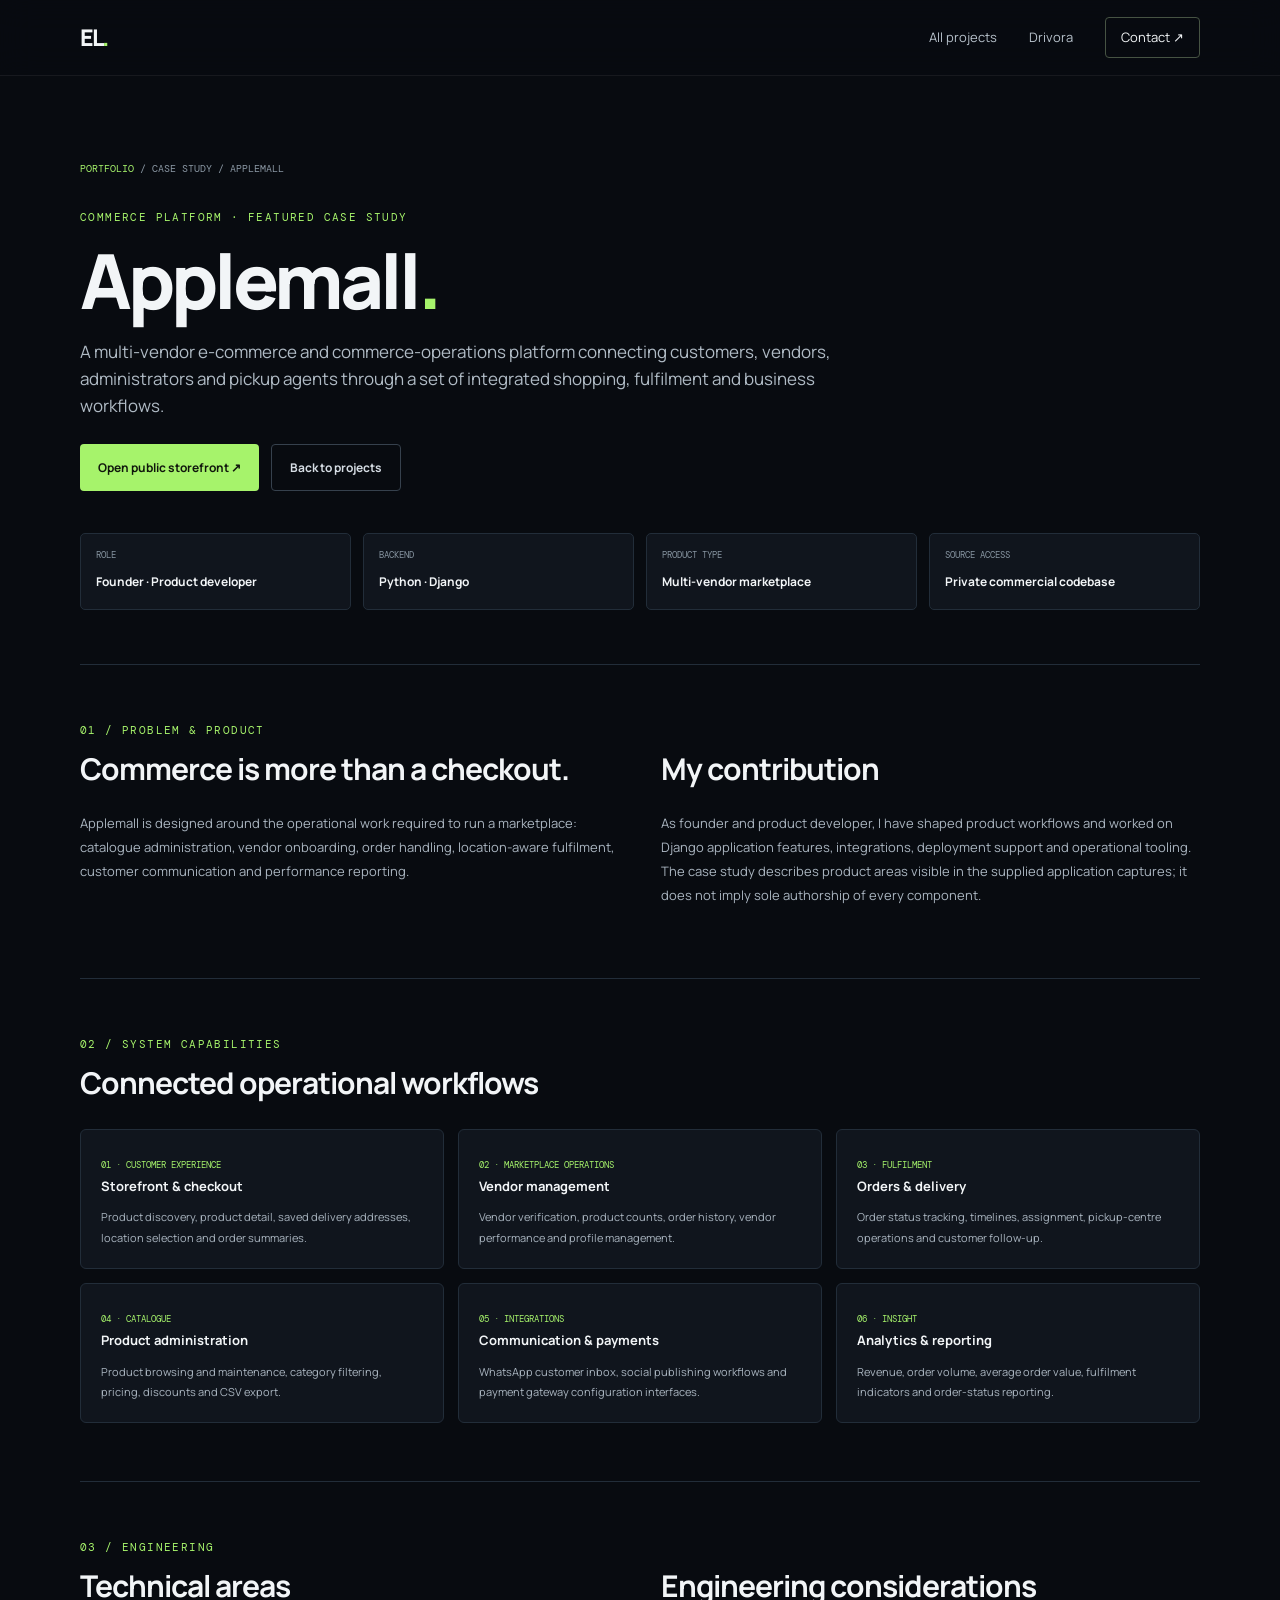
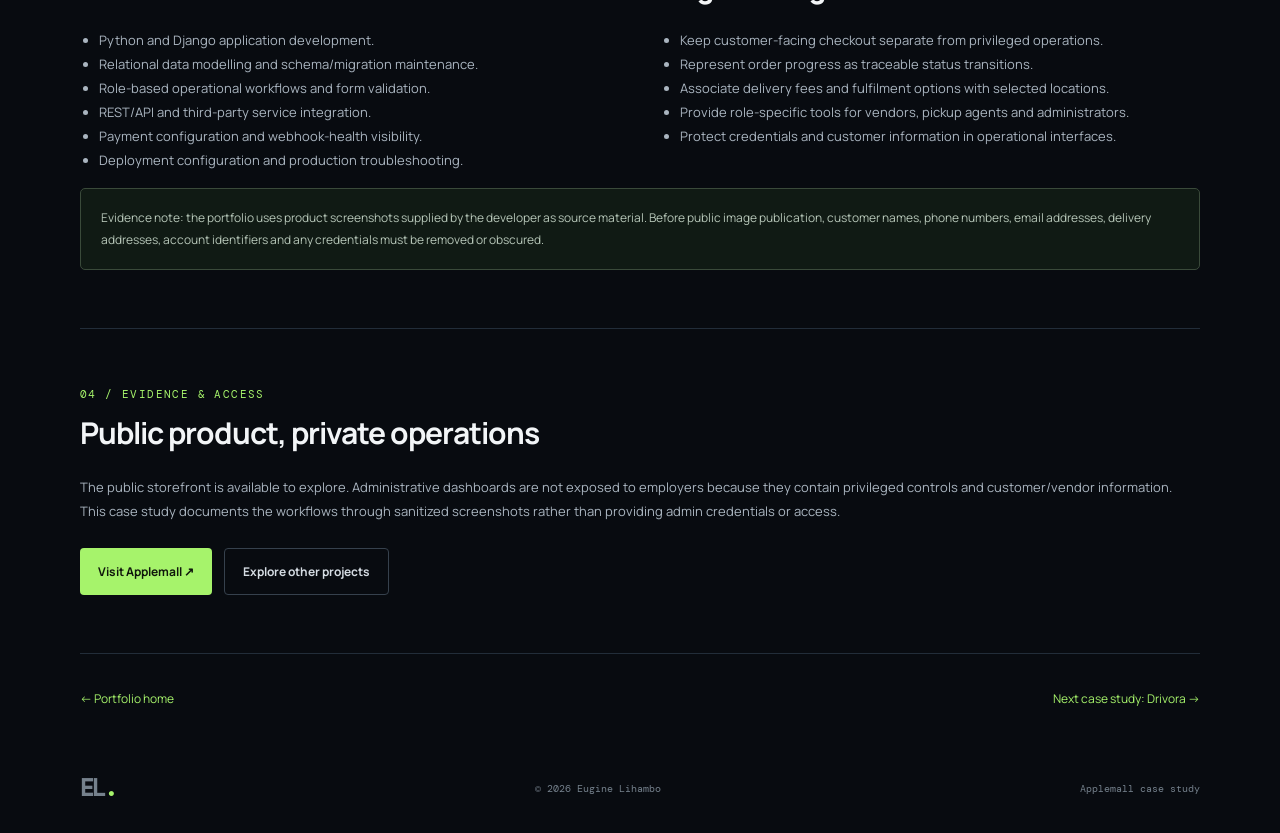
==== applemall.html @ 745c5f6c "Add applemall case study page" ====
<!doctype html><html lang="en"><head><meta charset="utf-8"><meta name="viewport" content="width=device-width,initial-scale=1"><meta name="theme-color" content="#080b10"><meta name="description" content="Applemall engineering case study by Eugine Lihambo."><title>Applemall — Engineering Case Study | Eugine Lihambo</title><link href="https://fonts.googleapis.com/css2?family=DM+Mono:wght@400;500&family=Manrope:wght@400;500;600;700;800&display=swap" rel="stylesheet"><link rel="stylesheet" href="assets/css/styles.css"></head><body><header class="site-header"><a class="wordmark" href="index.html">EL<span>.</span></a><nav><a href="index.html#work">All projects</a><a href="drivora.html">Drivora</a><a class="nav-cta" href="mailto:lihambomr@gmail.com">Contact ↗</a></nav></header><main class="wrap"><section class="case-hero"><div class="breadcrumbs"><a href="index.html">PORTFOLIO</a> / CASE STUDY / APPLEMALL</div><div class="eyebrow">COMMERCE PLATFORM · FEATURED CASE STUDY</div><h1>Applemall<span class="accent">.</span></h1><p class="case-lead">A multi-vendor e-commerce and commerce-operations platform connecting customers, vendors, administrators and pickup agents through a set of integrated shopping, fulfilment and business workflows.</p><div class="case-actions"><a class="button primary" href="https://applemall.co.ke/" target="_blank" rel="noreferrer">Open public storefront ↗</a><a class="button ghost" href="index.html#work">Back to projects</a></div><div class="case-meta"><div><small>ROLE</small><strong>Founder · Product developer</strong></div><div><small>BACKEND</small><strong>Python · Django</strong></div><div><small>PRODUCT TYPE</small><strong>Multi-vendor marketplace</strong></div><div><small>SOURCE ACCESS</small><strong>Private commercial codebase</strong></div></div></section><section class="case-section"><div class="eyebrow">01 / PROBLEM & PRODUCT</div><div class="case-two"><div><h2>Commerce is more than a checkout.</h2><p>Applemall is designed around the operational work required to run a marketplace: catalogue administration, vendor onboarding, order handling, location-aware fulfilment, customer communication and performance reporting.</p></div><div><h2>My contribution</h2><p>As founder and product developer, I have shaped product workflows and worked on Django application features, integrations, deployment support and operational tooling. The case study describes product areas visible in the supplied application captures; it does not imply sole authorship of every component.</p></div></div></section><section class="case-section"><div class="eyebrow">02 / SYSTEM CAPABILITIES</div><h2>Connected operational workflows</h2><div class="evidence-grid"><div class="evidence-card"><span>01 · CUSTOMER EXPERIENCE</span><b>Storefront & checkout</b><p>Product discovery, product detail, saved delivery addresses, location selection and order summaries.</p></div><div class="evidence-card"><span>02 · MARKETPLACE OPERATIONS</span><b>Vendor management</b><p>Vendor verification, product counts, order history, vendor performance and profile management.</p></div><div class="evidence-card"><span>03 · FULFILMENT</span><b>Orders & delivery</b><p>Order status tracking, timelines, assignment, pickup-centre operations and customer follow-up.</p></div><div class="evidence-card"><span>04 · CATALOGUE</span><b>Product administration</b><p>Product browsing and maintenance, category filtering, pricing, discounts and CSV export.</p></div><div class="evidence-card"><span>05 · INTEGRATIONS</span><b>Communication & payments</b><p>WhatsApp customer inbox, social publishing workflows and payment gateway configuration interfaces.</p></div><div class="evidence-card"><span>06 · INSIGHT</span><b>Analytics & reporting</b><p>Revenue, order volume, average order value, fulfilment indicators and order-status reporting.</p></div></div></section><section class="case-section"><div class="eyebrow">03 / ENGINEERING</div><div class="case-two"><div><h2>Technical areas</h2><ul class="case-list"><li>Python and Django application development.</li><li>Relational data modelling and schema/migration maintenance.</li><li>Role-based operational workflows and form validation.</li><li>REST/API and third-party service integration.</li><li>Payment configuration and webhook-health visibility.</li><li>Deployment configuration and production troubleshooting.</li></ul></div><div><h2>Engineering considerations</h2><ul class="case-list"><li>Keep customer-facing checkout separate from privileged operations.</li><li>Represent order progress as traceable status transitions.</li><li>Associate delivery fees and fulfilment options with selected locations.</li><li>Provide role-specific tools for vendors, pickup agents and administrators.</li><li>Protect credentials and customer information in operational interfaces.</li></ul></div></div><div class="note-panel">Evidence note: the portfolio uses product screenshots supplied by the developer as source material. Before public image publication, customer names, phone numbers, email addresses, delivery addresses, account identifiers and any credentials must be removed or obscured.</div></section><section class="case-section"><div class="eyebrow">04 / EVIDENCE & ACCESS</div><h2>Public product, private operations</h2><p>The public storefront is available to explore. Administrative dashboards are not exposed to employers because they contain privileged controls and customer/vendor information. This case study documents the workflows through sanitized screenshots rather than providing admin credentials or access.</p><div class="case-actions"><a class="button primary" href="https://applemall.co.ke/" target="_blank" rel="noreferrer">Visit Applemall ↗</a><a class="button ghost" href="index.html#work">Explore other projects</a></div></section><div class="case-footer"><a href="index.html">← Portfolio home</a><a href="drivora.html">Next case study: Drivora →</a></div></main><footer class="wrap footer"><a class="wordmark" href="index.html">EL<span>.</span></a><span>© <span id="year"></span> Eugine Lihambo</span><span>Applemall case study</span></footer><script src="assets/js/main.js"></script></body></html>
---- assets/css/styles.css ----
:root{--bg:#080b10;--panel:#10151d;--panel2:#141c25;--line:#222d39;--text:#f2f5f7;--muted:#9aa7b5;--green:#a6f36b;--cyan:#7de3d2;--mono:"DM Mono",monospace;--sans:"Manrope",sans-serif}*{box-sizing:border-box}html{scroll-behavior:smooth}body{margin:0;background:var(--bg);color:var(--text);font-family:var(--sans);line-height:1.6}a{color:inherit;text-decoration:none}.wrap{width:min(1120px,calc(100% - 48px));margin:auto}.site-header{height:76px;padding:0 max(24px,calc((100vw - 1120px)/2));display:flex;align-items:center;justify-content:space-between;border-bottom:1px solid #ffffff10;position:sticky;top:0;background:#080b10eF;backdrop-filter:blur(16px);z-index:5}.wordmark{font-size:23px;font-weight:800;letter-spacing:-2px}.wordmark span,.accent{color:var(--green)}nav{display:flex;align-items:center;gap:32px;color:#b7c1cb;font-size:13px}nav a:hover,.text-link:hover{color:var(--green)}.nav-cta{border:1px solid #465343;padding:9px 15px;border-radius:4px;color:var(--text)}.hero{padding:112px 0 50px;min-height:670px;display:flex;flex-direction:column;justify-content:center}.eyebrow,.project-kicker,.hero-meta,.skill-grid small,.visual-label{font:11px var(--mono);letter-spacing:1.4px;color:var(--green)}.eyebrow i{display:inline-block;width:7px;height:7px;background:var(--green);border-radius:50%;margin-right:9px;box-shadow:0 0 14px var(--green)}h1{font-size:clamp(54px,8.2vw,100px);line-height:1.02;letter-spacing:-6px;margin:32px 0 35px;font-weight:800}.muted{color:#65717d}.hero-bottom{display:flex;align-items:end;justify-content:space-between;gap:40px}.lead{font-size:17px;color:#aab5c0;max-width:520px;margin:0}.hero-actions,.contact-actions{display:flex;gap:12px;flex-wrap:wrap}.button{padding:13px 18px;border-radius:4px;font-size:12px;font-weight:700;display:inline-flex;gap:18px;align-items:center;transition:.2s}.primary{background:var(--green);color:#10170c}.primary:hover{transform:translateY(-2px);box-shadow:0 8px 30px #a6f36b30}.ghost{border:1px solid #36414d;color:#d5dce3}.ghost:hover{border-color:var(--green);color:var(--green)}.hero-meta{display:flex;gap:28px;flex-wrap:wrap;margin-top:75px;padding-top:20px;border-top:1px solid var(--line);color:#71808d;font-size:9px}.section{padding:105px 0}.section-heading{display:flex;justify-content:space-between;align-items:end;gap:30px;margin-bottom:38px}.section-heading h2{font-size:clamp(34px,5vw,52px);line-height:1.08;letter-spacing:-2.5px;margin:13px 0 0}.section-heading>p{max-width:330px;color:var(--muted);font-size:13px;margin:0 0 5px}.project-grid{display:grid;grid-template-columns:1fr 1fr;gap:22px}.project-card{background:var(--panel);border:1px solid var(--line);border-radius:8px;overflow:hidden}.project-visual{height:290px;display:block;position:relative;overflow:hidden}.featured .project-visual{height:330px}.visual-label{position:absolute;bottom:14px;left:17px;color:#d0d9e0;font-size:9px}.applemall-visual{background:radial-gradient(ellipse at 75% 30%,#31533d 0,transparent 48%),linear-gradient(135deg,#14231b,#0d1412 70%)}.browser-bar{height:32px;background:#e8ece8;display:flex;align-items:center;gap:5px;padding:0 12px;color:#3a4a40;font:9px var(--mono)}.browser-bar b{width:6px;height:6px;border-radius:50%;background:#8a9b8e}.browser-bar span{margin-left:12px;color:#657469}.mock-store{padding:25px 32px;color:#f3f7f2}.store-top{font-size:17px;font-weight:800;letter-spacing:2px}.store-top small{font-size:9px;color:#a8c2a7;margin-left:10px;letter-spacing:0}.store-copy{margin-top:30px;display:flex;flex-direction:column;gap:8px}.store-copy small,.store-copy span{font:9px var(--mono);color:#b3c5b5}.store-copy strong{font-size:32px;line-height:1.05;letter-spacing:-1.4px}.store-products{display:flex;gap:10px;margin-top:22px}.store-products i{display:block;width:65px;height:48px;border-radius:5px;background:linear-gradient(140deg,#d5d4c4,#69796a);border:4px solid #ffffff16}.store-products i:nth-child(2){background:linear-gradient(140deg,#d8aa73,#614b37)}.store-products i:nth-child(3){background:linear-gradient(140deg,#9bb4c6,#354a59)}.drivora-visual{background:radial-gradient(circle at 70% 40%,#244c53,transparent 40%),#101d26}.visual-grid{padding:30px 32px;height:100%;display:flex;flex-direction:column}.visual-grid>span{font:800 16px var(--sans);letter-spacing:3px;color:var(--cyan)}.visual-grid>b{font-size:34px;line-height:1.06;letter-spacing:-1.5px;margin-top:25px}.visual-grid>small{font:9px var(--mono);color:#9db4b9;margin-top:12px}.route-line{font:20px var(--mono);color:var(--cyan);margin-top:22px}.phone-card{position:absolute;right:36px;bottom:27px;width:115px;height:145px;background:#e2ece7;color:#10201e;border-radius:12px;padding:14px;font:9px var(--mono);transform:rotate(7deg);box-shadow:0 15px 40px #0007}.phone-card strong{display:block;font:800 18px var(--sans);line-height:1.1;margin-top:18px}.gavy-visual{background:radial-gradient(circle at 70% 20%,#263e76,transparent 50%),#11182b;padding:30px}.gavy-mark{font-size:56px;font-weight:800;color:#f3f6ff;letter-spacing:-6px}.gavy-mark span{color:#88a8ff}.gavy-copy{display:flex;flex-direction:column;gap:10px;margin-top:5px}.gavy-copy small,.gavy-copy span{font:9px var(--mono);color:#9db2e2}.gavy-copy b{font-size:32px;line-height:1.1;letter-spacing:-1px}.social-visual{background:radial-gradient(circle at 70% 30%,#543d6b,transparent 50%),#21172b;padding:28px}.social-window{background:#181522;border:1px solid #655078;border-radius:8px;width:75%;height:100%;padding:20px}.social-window span,.social-window small{font:9px var(--mono);color:#c2a7e5}.social-window b{display:block;font-size:26px;line-height:1.1;margin:14px 0}.social-bars{height:65px;display:flex;align-items:end;gap:8px}.social-bars i{width:18px;background:#a68bd1;border-radius:3px 3px 0 0;height:35%}.social-bars i:nth-child(2){height:65%}.social-bars i:nth-child(3){height:48%}.social-bars i:nth-child(4){height:90%}.social-bars i:nth-child(5){height:72%}.project-info{padding:24px}.project-kicker{font-size:9px;color:#91a0ac}.project-info h3{font-size:26px;letter-spacing:-1px;margin:9px 0}.project-info p{font-size:13px;color:#aab5c0;max-width:490px;min-height:62px;margin:0 0 18px}.tags{display:flex;gap:7px;flex-wrap:wrap;margin-bottom:19px}.tags span{font:9px var(--mono);color:#b8c6ce;border:1px solid #34404a;padding:6px 8px;border-radius:3px}.text-link{font-size:12px;color:var(--green);font-weight:700}.private-note{display:block;margin-top:12px;font-size:10px;color:#7f8d99}.disclaimer{font-size:10px;color:#77838e;margin-top:17px}.expertise-section{background:#0d1219;border-top:1px solid #ffffff0a;border-bottom:1px solid #ffffff0a}.skill-grid{display:grid;grid-template-columns:repeat(4,1fr);gap:16px}.skill-grid>div{padding:23px 19px;border:1px solid var(--line);background:#101720;border-radius:5px}.skill-grid small{font-size:9px;color:#91a0ac}.skill-grid h3{font-size:17px;letter-spacing:-.5px;margin:18px 0 8px}.skill-grid p,.about-grid p{font-size:12px;color:#9eabb6;line-height:1.8}.about-grid{display:grid;grid-template-columns:1fr 1fr;gap:70px}.about-grid .about-lead{font-size:23px;line-height:1.45;color:#e1e8ed;letter-spacing:-.6px;margin:0}.about-grid>div p:first-child{margin-top:0}.contact-section{padding:100px 0;background:radial-gradient(ellipse at 75% 50%,#1a3424 0,transparent 50%),#0d1314;border-top:1px solid #26372b}.contact-inner h2{font-size:clamp(45px,7vw,76px);line-height:1.04;letter-spacing:-4px;margin:25px 0}.contact-inner h2 span{color:var(--green)}.contact-inner>p{color:#aab6b0;font-size:14px;margin-bottom:28px}.footer{height:90px;display:flex;align-items:center;justify-content:space-between;color:#75818c;font:10px var(--mono)}@media(max-width:760px){.site-header{height:65px}nav{gap:14px;font-size:11px}nav a:nth-child(3){display:none}.wrap{width:calc(100% - 36px)}.hero{padding:85px 0 40px;min-height:0}h1{letter-spacing:-3px;font-size:clamp(49px,12vw,76px)}.hero-bottom,.section-heading{align-items:flex-start;flex-direction:column}.hero-actions{margin-top:10px}.hero-meta{gap:13px;margin-top:45px}.section{padding:75px 0}.project-grid{grid-template-columns:1fr}.project-visual,.featured .project-visual{height:275px}.skill-grid{grid-template-columns:1fr 1fr}.about-grid{grid-template-columns:1fr;gap:15px}.contact-section{padding:75px 0}.contact-inner h2{letter-spacing:-2px}.footer{height:auto;padding:25px 0;gap:12px;flex-wrap:wrap}}@media(max-width:420px){nav{gap:10px}nav a:nth-child(2){display:none}.skill-grid{grid-template-columns:1fr}.hero-actions .button{padding:12px}.store-copy strong{font-size:27px}}
/* Case-study pages */
.case-hero{padding:86px 0 54px;border-bottom:1px solid var(--line)}.breadcrumbs{font:10px var(--mono);color:#8b98a4;margin-bottom:35px}.breadcrumbs a{color:var(--green)}.case-hero h1{font-size:clamp(44px,7vw,76px);letter-spacing:-4px;margin:18px 0}.case-lead{max-width:760px;color:#b0bbc5;font-size:17px}.case-meta{display:grid;grid-template-columns:repeat(4,1fr);gap:12px;margin-top:42px}.case-meta div{padding:15px;border:1px solid var(--line);border-radius:5px;background:var(--panel)}.case-meta small{display:block;font:9px var(--mono);color:#8795a1;margin-bottom:7px}.case-meta strong{font-size:12px}.case-section{padding:58px 0;border-bottom:1px solid var(--line)}.case-section h2{font-size:30px;letter-spacing:-1px;margin:8px 0 18px}.case-section p,.case-section li{color:#aab5c0;font-size:13px;line-height:1.85}.case-two{display:grid;grid-template-columns:1fr 1fr;gap:42px}.case-list{padding-left:19px}.evidence-grid{display:grid;grid-template-columns:repeat(3,1fr);gap:14px;margin-top:22px}.evidence-card{padding:20px;background:var(--panel);border:1px solid var(--line);border-radius:6px}.evidence-card b{display:block;font-size:13px;margin-bottom:8px}.evidence-card span{font:9px var(--mono);color:var(--green)}.evidence-card p{font-size:11px;margin-bottom:0}.note-panel{padding:18px 20px;border:1px solid #3a4a3a;background:#101a14;border-radius:5px;color:#b6c6b8;font-size:12px;line-height:1.8}.case-actions{display:flex;gap:12px;flex-wrap:wrap;margin-top:25px}.case-footer{padding:35px 0;display:flex;justify-content:space-between;gap:20px}.case-footer a{color:var(--green);font-size:12px}@media(max-width:760px){.case-meta{grid-template-columns:1fr 1fr}.case-two{grid-template-columns:1fr;gap:10px}.evidence-grid{grid-template-columns:1fr}.case-hero{padding:60px 0 40px}.case-hero h1{letter-spacing:-2px}}
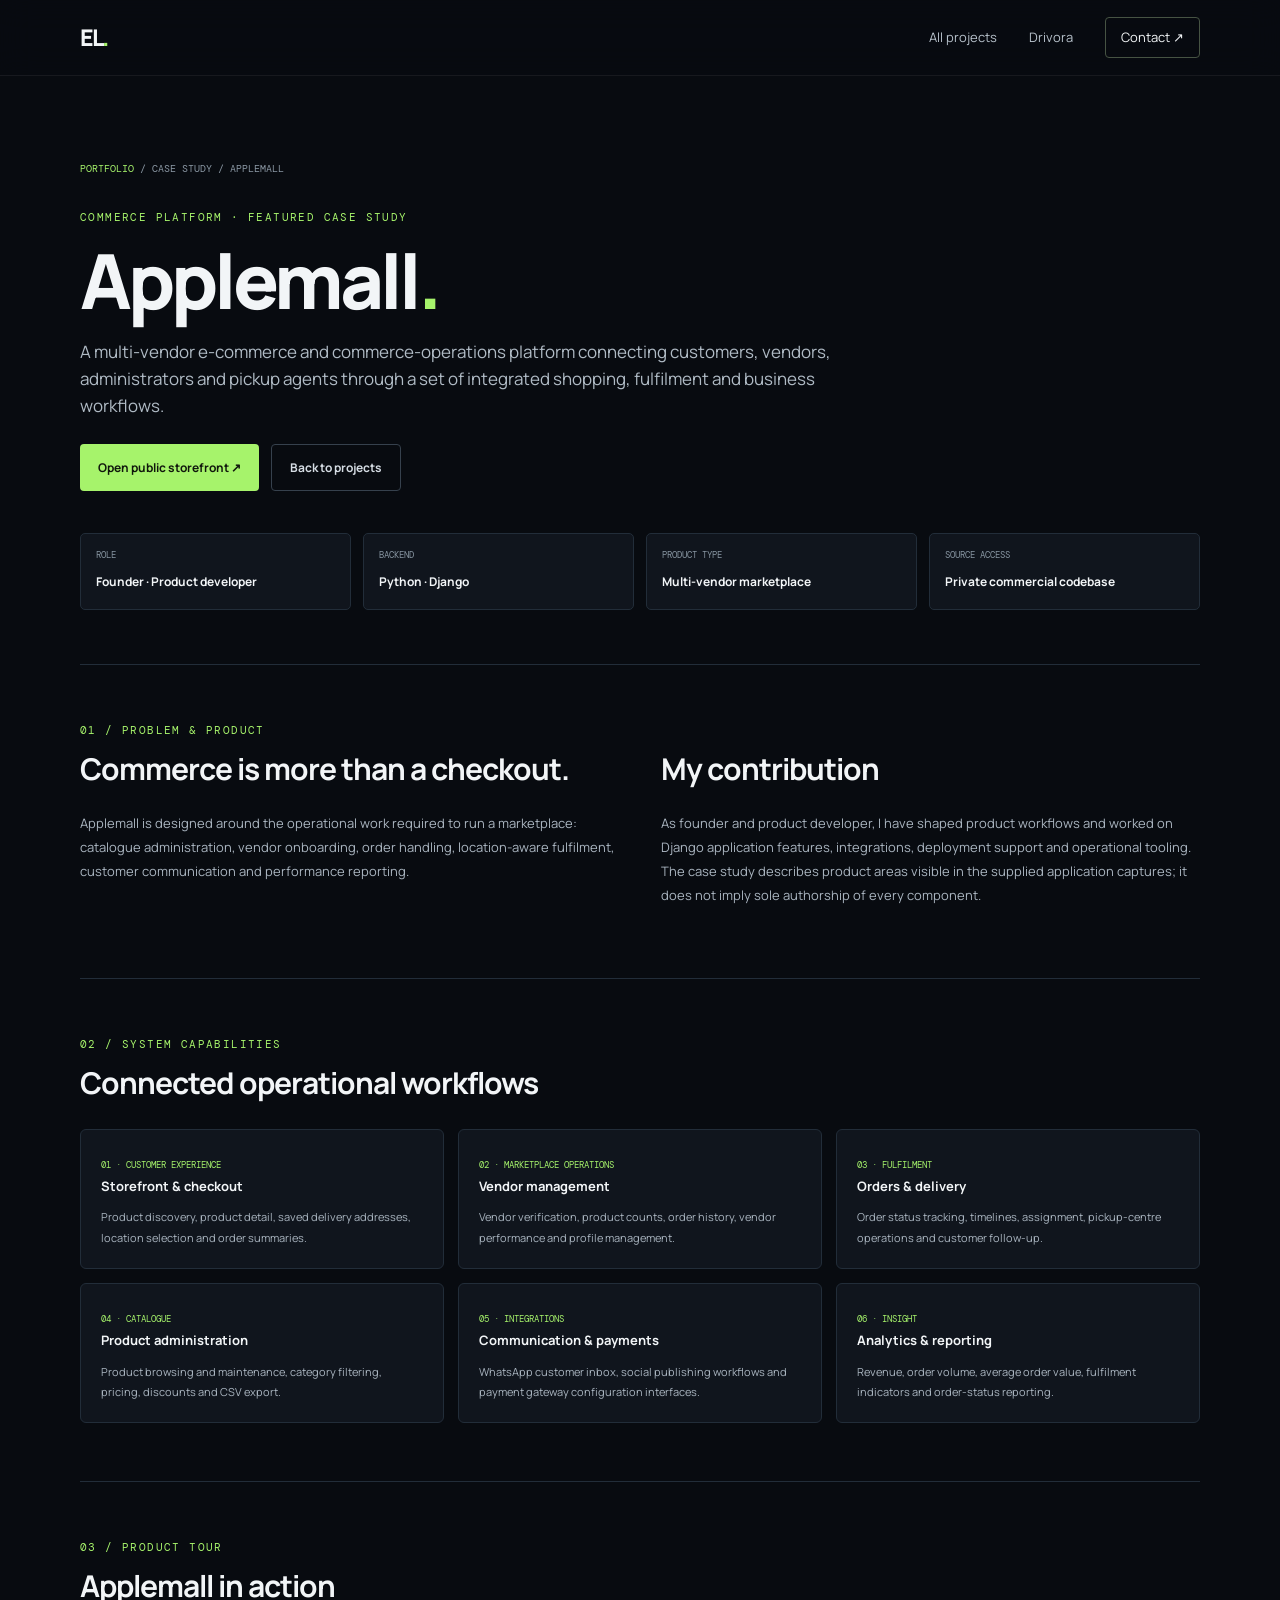
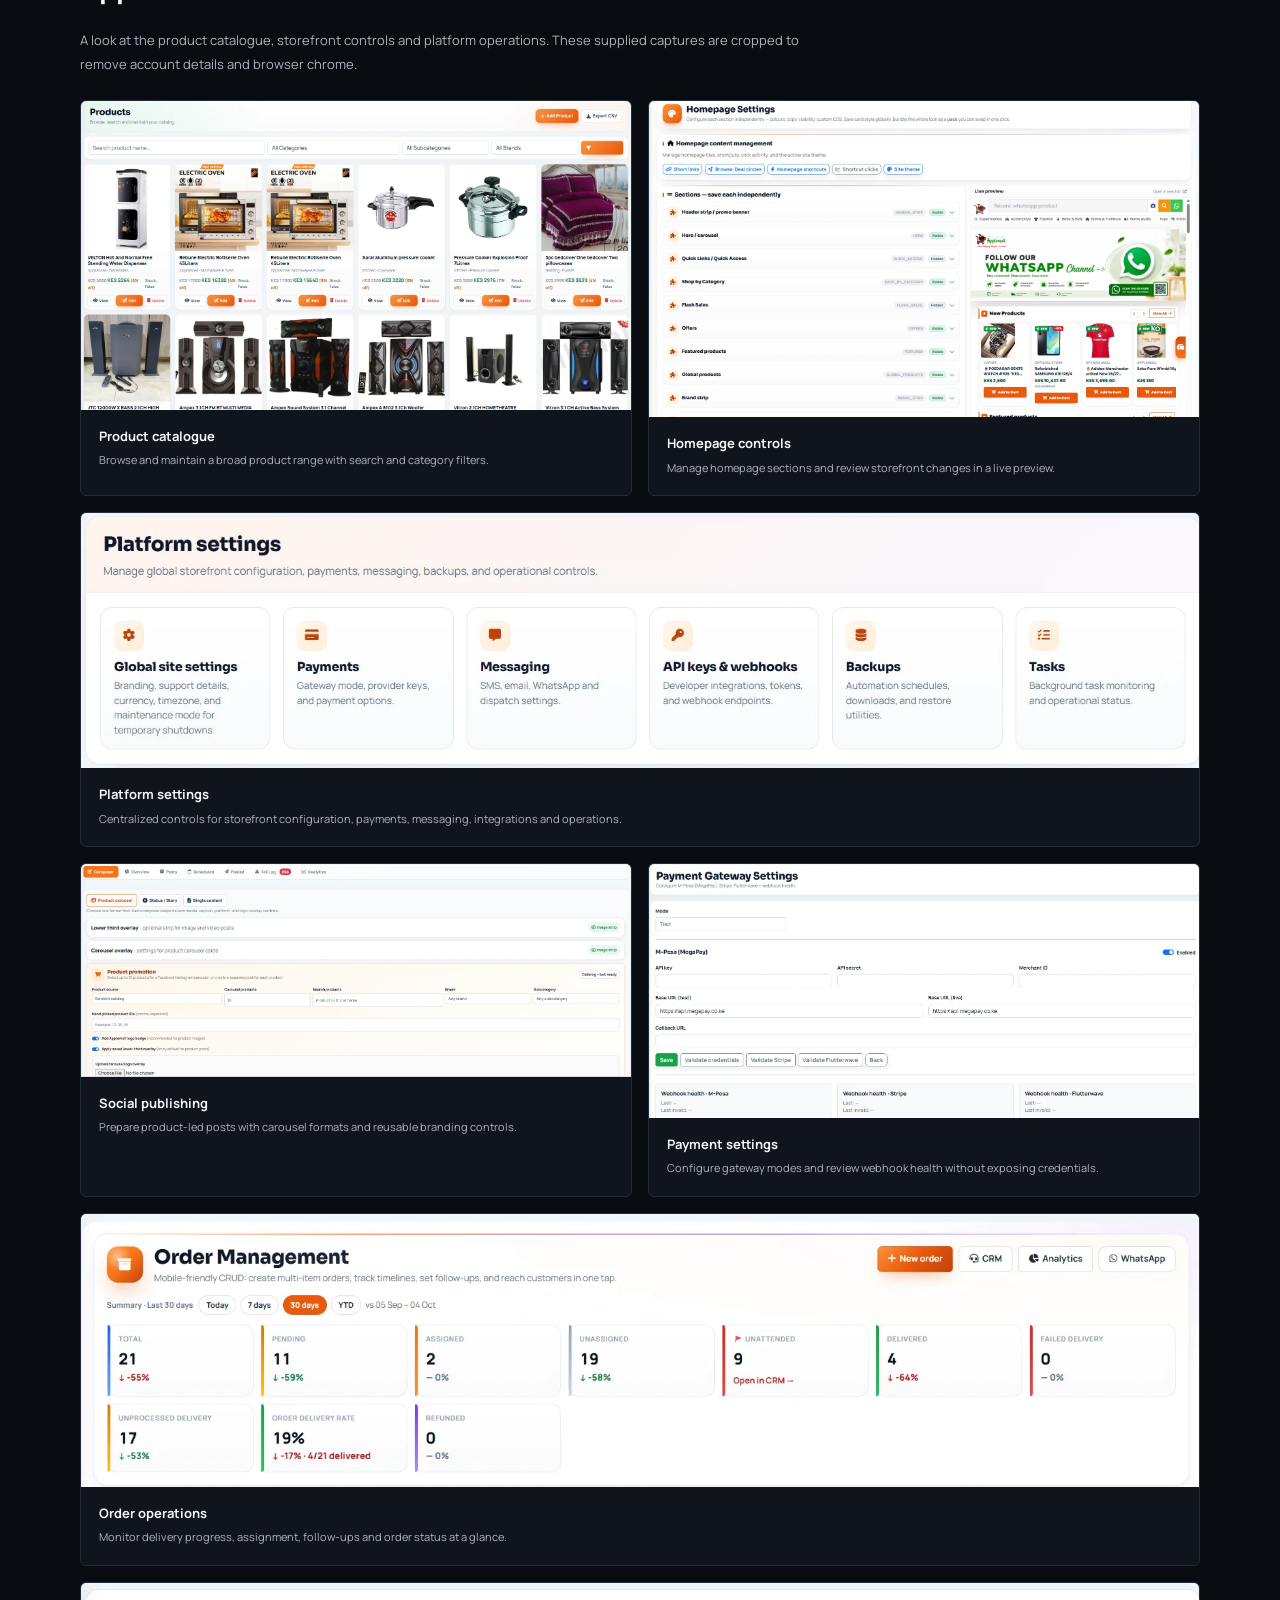
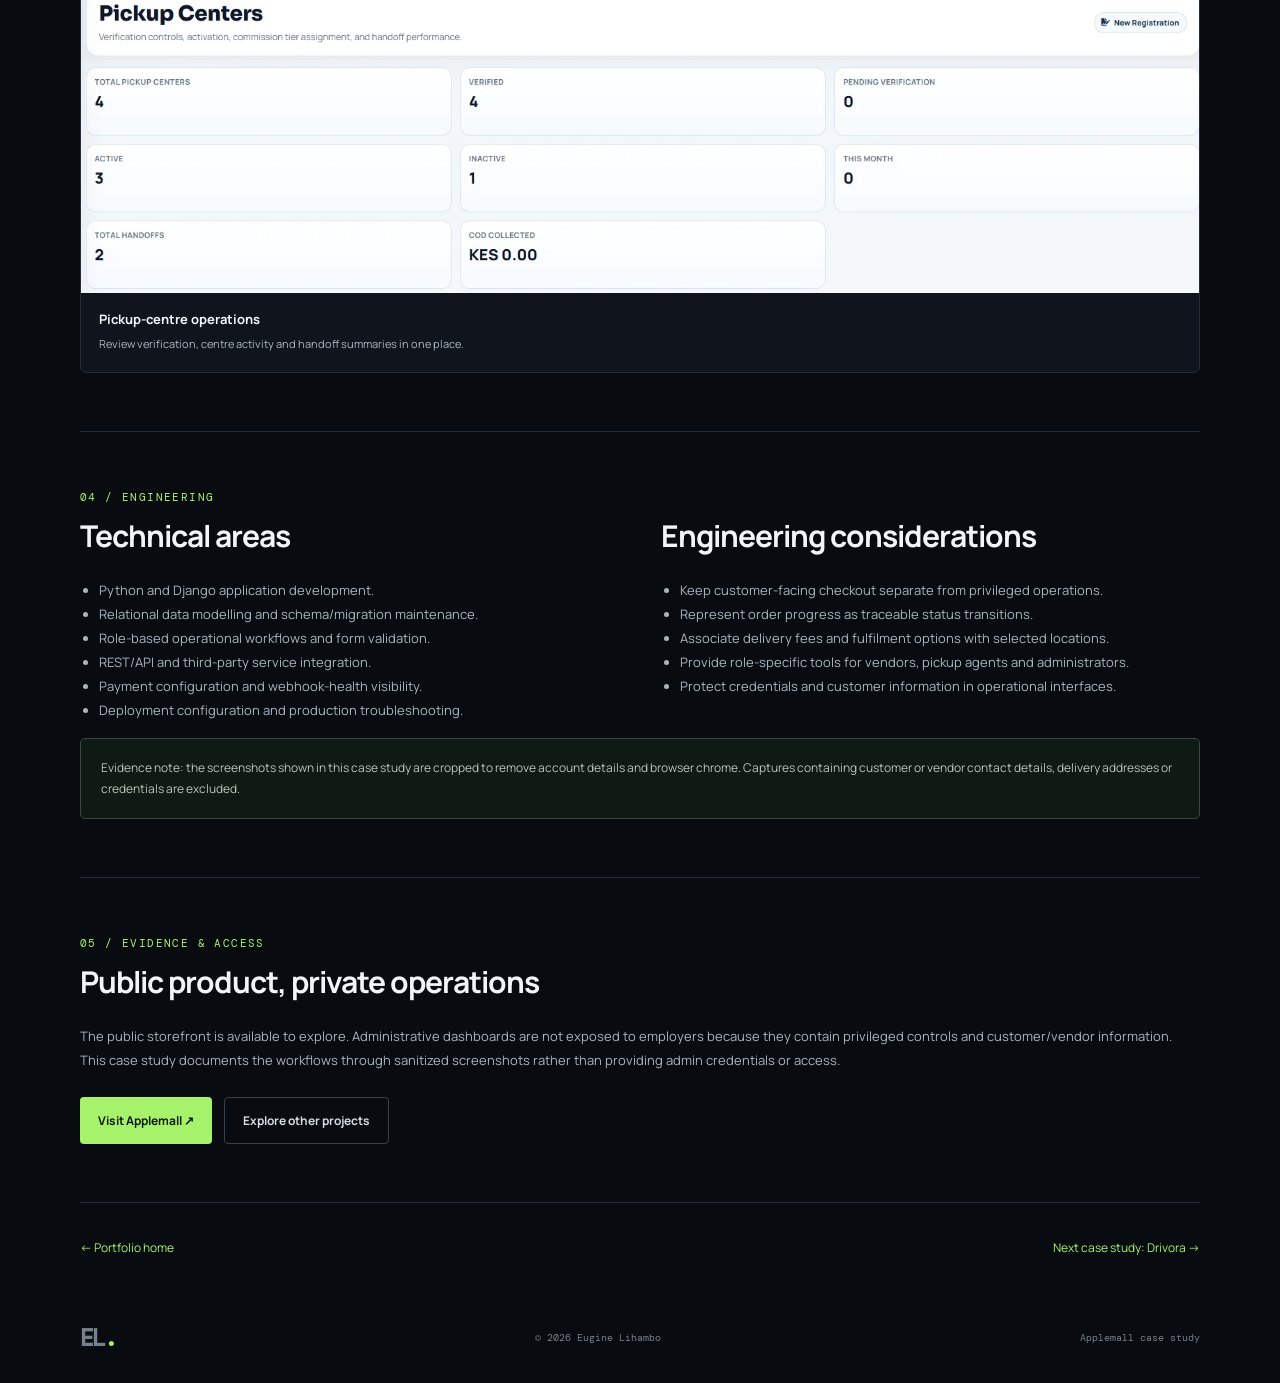
==== commit 5c0bd9fc: "Add AppleMall case study screenshots Co-authored-by: Copilot <223556219+Copilot@users.noreply.github" ====
--- a/applemall.html
+++ b/applemall.html
@@ -1 +1,179 @@
-<!doctype html><html lang="en"><head><meta charset="utf-8"><meta name="viewport" content="width=device-width,initial-scale=1"><meta name="theme-color" content="#080b10"><meta name="description" content="Applemall engineering case study by Eugine Lihambo."><title>Applemall — Engineering Case Study | Eugine Lihambo</title><link href="https://fonts.googleapis.com/css2?family=DM+Mono:wght@400;500&family=Manrope:wght@400;500;600;700;800&display=swap" rel="stylesheet"><link rel="stylesheet" href="assets/css/styles.css"></head><body><header class="site-header"><a class="wordmark" href="index.html">EL<span>.</span></a><nav><a href="index.html#work">All projects</a><a href="drivora.html">Drivora</a><a class="nav-cta" href="mailto:lihambomr@gmail.com">Contact ↗</a></nav></header><main class="wrap"><section class="case-hero"><div class="breadcrumbs"><a href="index.html">PORTFOLIO</a> / CASE STUDY / APPLEMALL</div><div class="eyebrow">COMMERCE PLATFORM · FEATURED CASE STUDY</div><h1>Applemall<span class="accent">.</span></h1><p class="case-lead">A multi-vendor e-commerce and commerce-operations platform connecting customers, vendors, administrators and pickup agents through a set of integrated shopping, fulfilment and business workflows.</p><div class="case-actions"><a class="button primary" href="https://applemall.co.ke/" target="_blank" rel="noreferrer">Open public storefront ↗</a><a class="button ghost" href="index.html#work">Back to projects</a></div><div class="case-meta"><div><small>ROLE</small><strong>Founder · Product developer</strong></div><div><small>BACKEND</small><strong>Python · Django</strong></div><div><small>PRODUCT TYPE</small><strong>Multi-vendor marketplace</strong></div><div><small>SOURCE ACCESS</small><strong>Private commercial codebase</strong></div></div></section><section class="case-section"><div class="eyebrow">01 / PROBLEM & PRODUCT</div><div class="case-two"><div><h2>Commerce is more than a checkout.</h2><p>Applemall is designed around the operational work required to run a marketplace: catalogue administration, vendor onboarding, order handling, location-aware fulfilment, customer communication and performance reporting.</p></div><div><h2>My contribution</h2><p>As founder and product developer, I have shaped product workflows and worked on Django application features, integrations, deployment support and operational tooling. The case study describes product areas visible in the supplied application captures; it does not imply sole authorship of every component.</p></div></div></section><section class="case-section"><div class="eyebrow">02 / SYSTEM CAPABILITIES</div><h2>Connected operational workflows</h2><div class="evidence-grid"><div class="evidence-card"><span>01 · CUSTOMER EXPERIENCE</span><b>Storefront & checkout</b><p>Product discovery, product detail, saved delivery addresses, location selection and order summaries.</p></div><div class="evidence-card"><span>02 · MARKETPLACE OPERATIONS</span><b>Vendor management</b><p>Vendor verification, product counts, order history, vendor performance and profile management.</p></div><div class="evidence-card"><span>03 · FULFILMENT</span><b>Orders & delivery</b><p>Order status tracking, timelines, assignment, pickup-centre operations and customer follow-up.</p></div><div class="evidence-card"><span>04 · CATALOGUE</span><b>Product administration</b><p>Product browsing and maintenance, category filtering, pricing, discounts and CSV export.</p></div><div class="evidence-card"><span>05 · INTEGRATIONS</span><b>Communication & payments</b><p>WhatsApp customer inbox, social publishing workflows and payment gateway configuration interfaces.</p></div><div class="evidence-card"><span>06 · INSIGHT</span><b>Analytics & reporting</b><p>Revenue, order volume, average order value, fulfilment indicators and order-status reporting.</p></div></div></section><section class="case-section"><div class="eyebrow">03 / ENGINEERING</div><div class="case-two"><div><h2>Technical areas</h2><ul class="case-list"><li>Python and Django application development.</li><li>Relational data modelling and schema/migration maintenance.</li><li>Role-based operational workflows and form validation.</li><li>REST/API and third-party service integration.</li><li>Payment configuration and webhook-health visibility.</li><li>Deployment configuration and production troubleshooting.</li></ul></div><div><h2>Engineering considerations</h2><ul class="case-list"><li>Keep customer-facing checkout separate from privileged operations.</li><li>Represent order progress as traceable status transitions.</li><li>Associate delivery fees and fulfilment options with selected locations.</li><li>Provide role-specific tools for vendors, pickup agents and administrators.</li><li>Protect credentials and customer information in operational interfaces.</li></ul></div></div><div class="note-panel">Evidence note: the portfolio uses product screenshots supplied by the developer as source material. Before public image publication, customer names, phone numbers, email addresses, delivery addresses, account identifiers and any credentials must be removed or obscured.</div></section><section class="case-section"><div class="eyebrow">04 / EVIDENCE & ACCESS</div><h2>Public product, private operations</h2><p>The public storefront is available to explore. Administrative dashboards are not exposed to employers because they contain privileged controls and customer/vendor information. This case study documents the workflows through sanitized screenshots rather than providing admin credentials or access.</p><div class="case-actions"><a class="button primary" href="https://applemall.co.ke/" target="_blank" rel="noreferrer">Visit Applemall ↗</a><a class="button ghost" href="index.html#work">Explore other projects</a></div></section><div class="case-footer"><a href="index.html">← Portfolio home</a><a href="drivora.html">Next case study: Drivora →</a></div></main><footer class="wrap footer"><a class="wordmark" href="index.html">EL<span>.</span></a><span>© <span id="year"></span> Eugine Lihambo</span><span>Applemall case study</span></footer><script src="assets/js/main.js"></script></body></html>+<!doctype html>
+<html lang="en">
+  <head>
+    <meta charset="utf-8">
+    <meta name="viewport" content="width=device-width,initial-scale=1">
+    <meta name="theme-color" content="#080b10">
+    <meta name="description" content="Applemall engineering case study by Eugine Lihambo.">
+    <title>Applemall — Engineering Case Study | Eugine Lihambo</title>
+    <link href="https://fonts.googleapis.com/css2?family=DM+Mono:wght@400;500&family=Manrope:wght@400;500;600;700;800&display=swap" rel="stylesheet">
+    <link rel="stylesheet" href="assets/css/styles.css">
+    <link rel="stylesheet" href="assets/css/applemall-case-study.css">
+  </head>
+  <body>
+    <header class="site-header">
+      <a class="wordmark" href="index.html">EL<span>.</span></a>
+      <nav>
+        <a href="index.html#work">All projects</a>
+        <a href="drivora.html">Drivora</a>
+        <a class="nav-cta" href="mailto:lihambomr@gmail.com">Contact ↗</a>
+      </nav>
+    </header>
+    <main class="wrap">
+      <section class="case-hero">
+        <div class="breadcrumbs"><a href="index.html">PORTFOLIO</a> / CASE STUDY / APPLEMALL</div>
+        <div class="eyebrow">COMMERCE PLATFORM · FEATURED CASE STUDY</div>
+        <h1>Applemall<span class="accent">.</span></h1>
+        <p class="case-lead">A multi-vendor e-commerce and commerce-operations platform connecting customers, vendors, administrators and pickup agents through a set of integrated shopping, fulfilment and business workflows.</p>
+        <div class="case-actions">
+          <a class="button primary" href="https://applemall.co.ke/" target="_blank" rel="noreferrer">Open public storefront ↗</a>
+          <a class="button ghost" href="index.html#work">Back to projects</a>
+        </div>
+        <div class="case-meta">
+          <div><small>ROLE</small><strong>Founder · Product developer</strong></div>
+          <div><small>BACKEND</small><strong>Python · Django</strong></div>
+          <div><small>PRODUCT TYPE</small><strong>Multi-vendor marketplace</strong></div>
+          <div><small>SOURCE ACCESS</small><strong>Private commercial codebase</strong></div>
+        </div>
+      </section>
+      <section class="case-section">
+        <div class="eyebrow">01 / PROBLEM & PRODUCT</div>
+        <div class="case-two">
+          <div>
+            <h2>Commerce is more than a checkout.</h2>
+            <p>Applemall is designed around the operational work required to run a marketplace: catalogue administration, vendor onboarding, order handling, location-aware fulfilment, customer communication and performance reporting.</p>
+          </div>
+          <div>
+            <h2>My contribution</h2>
+            <p>As founder and product developer, I have shaped product workflows and worked on Django application features, integrations, deployment support and operational tooling. The case study describes product areas visible in the supplied application captures; it does not imply sole authorship of every component.</p>
+          </div>
+        </div>
+      </section>
+      <section class="case-section">
+        <div class="eyebrow">02 / SYSTEM CAPABILITIES</div>
+        <h2>Connected operational workflows</h2>
+        <div class="evidence-grid">
+          <div class="evidence-card"><span>01 · CUSTOMER EXPERIENCE</span><b>Storefront & checkout</b><p>Product discovery, product detail, saved delivery addresses, location selection and order summaries.</p></div>
+          <div class="evidence-card"><span>02 · MARKETPLACE OPERATIONS</span><b>Vendor management</b><p>Vendor verification, product counts, order history, vendor performance and profile management.</p></div>
+          <div class="evidence-card"><span>03 · FULFILMENT</span><b>Orders & delivery</b><p>Order status tracking, timelines, assignment, pickup-centre operations and customer follow-up.</p></div>
+          <div class="evidence-card"><span>04 · CATALOGUE</span><b>Product administration</b><p>Product browsing and maintenance, category filtering, pricing, discounts and CSV export.</p></div>
+          <div class="evidence-card"><span>05 · INTEGRATIONS</span><b>Communication & payments</b><p>WhatsApp customer inbox, social publishing workflows and payment gateway configuration interfaces.</p></div>
+          <div class="evidence-card"><span>06 · INSIGHT</span><b>Analytics & reporting</b><p>Revenue, order volume, average order value, fulfilment indicators and order-status reporting.</p></div>
+        </div>
+      </section>
+      <section class="case-section" aria-labelledby="applemall-gallery-title">
+        <div class="eyebrow">03 / PRODUCT TOUR</div>
+        <h2 id="applemall-gallery-title">Applemall in action</h2>
+        <p class="gallery-intro">A look at the product catalogue, storefront controls and platform operations. These supplied captures are cropped to remove account details and browser chrome.</p>
+        <div class="case-study-gallery">
+          <figure class="case-shot">
+            <a href="assets/images/applemall/product-catalog.webp" target="_blank" rel="noreferrer" aria-label="Open the Applemall product catalogue screenshot">
+              <img src="assets/images/applemall/product-catalog.webp" alt="Applemall product catalogue with product cards, search, and category filters" width="1614" height="905" loading="lazy" decoding="async">
+            </a>
+            <figcaption>
+              <strong>Product catalogue</strong>
+              <span>Browse and maintain a broad product range with search and category filters.</span>
+            </figcaption>
+          </figure>
+          <figure class="case-shot">
+            <a href="assets/images/applemall/homepage-controls.webp" target="_blank" rel="noreferrer" aria-label="Open the Applemall homepage controls screenshot">
+              <img src="assets/images/applemall/homepage-controls.webp" alt="Applemall homepage content controls beside a live storefront preview" width="1614" height="926" loading="lazy" decoding="async">
+            </a>
+            <figcaption>
+              <strong>Homepage controls</strong>
+              <span>Manage homepage sections and review storefront changes in a live preview.</span>
+            </figcaption>
+          </figure>
+          <figure class="case-shot case-shot-wide">
+            <a href="assets/images/applemall/platform-settings.webp" target="_blank" rel="noreferrer" aria-label="Open the Applemall platform settings screenshot">
+              <img src="assets/images/applemall/platform-settings.webp" alt="Applemall platform settings for payments, messaging, integrations, backups, and tasks" width="1560" height="355" loading="lazy" decoding="async">
+            </a>
+            <figcaption>
+              <strong>Platform settings</strong>
+              <span>Centralized controls for storefront configuration, payments, messaging, integrations and operations.</span>
+            </figcaption>
+          </figure>
+          <figure class="case-shot">
+            <a href="assets/images/applemall/social-publishing.webp" target="_blank" rel="noreferrer" aria-label="Open the Applemall social publishing screenshot">
+              <img src="assets/images/applemall/social-publishing.webp" alt="Applemall social publishing composer with product carousel and post-format controls" width="1605" height="620" loading="lazy" decoding="async">
+            </a>
+            <figcaption>
+              <strong>Social publishing</strong>
+              <span>Prepare product-led posts with carousel formats and reusable branding controls.</span>
+            </figcaption>
+          </figure>
+          <figure class="case-shot">
+            <a href="assets/images/applemall/payment-settings.webp" target="_blank" rel="noreferrer" aria-label="Open the Applemall payment settings screenshot">
+              <img src="assets/images/applemall/payment-settings.webp" alt="Applemall payment gateway configuration with blank credential fields and webhook health indicators" width="1595" height="735" loading="lazy" decoding="async">
+            </a>
+            <figcaption>
+              <strong>Payment settings</strong>
+              <span>Configure gateway modes and review webhook health without exposing credentials.</span>
+            </figcaption>
+          </figure>
+          <figure class="case-shot case-shot-wide">
+            <a href="assets/images/applemall/order-operations.webp" target="_blank" rel="noreferrer" aria-label="Open the Applemall order operations screenshot">
+              <img src="assets/images/applemall/order-operations.webp" alt="Applemall order operations dashboard with delivery and follow-up summary metrics" width="1600" height="390" loading="lazy" decoding="async">
+            </a>
+            <figcaption>
+              <strong>Order operations</strong>
+              <span>Monitor delivery progress, assignment, follow-ups and order status at a glance.</span>
+            </figcaption>
+          </figure>
+          <figure class="case-shot case-shot-wide">
+            <a href="assets/images/applemall/pickup-centres.webp" target="_blank" rel="noreferrer" aria-label="Open the Applemall pickup-centre screenshot">
+              <img src="assets/images/applemall/pickup-centres.webp" alt="Applemall pickup-centre operations overview with verification, activation and handoff summaries" width="1605" height="445" loading="lazy" decoding="async">
+            </a>
+            <figcaption>
+              <strong>Pickup-centre operations</strong>
+              <span>Review verification, centre activity and handoff summaries in one place.</span>
+            </figcaption>
+          </figure>
+        </div>
+      </section>
+      <section class="case-section">
+        <div class="eyebrow">04 / ENGINEERING</div>
+        <div class="case-two">
+          <div>
+            <h2>Technical areas</h2>
+            <ul class="case-list">
+              <li>Python and Django application development.</li>
+              <li>Relational data modelling and schema/migration maintenance.</li>
+              <li>Role-based operational workflows and form validation.</li>
+              <li>REST/API and third-party service integration.</li>
+              <li>Payment configuration and webhook-health visibility.</li>
+              <li>Deployment configuration and production troubleshooting.</li>
+            </ul>
+          </div>
+          <div>
+            <h2>Engineering considerations</h2>
+            <ul class="case-list">
+              <li>Keep customer-facing checkout separate from privileged operations.</li>
+              <li>Represent order progress as traceable status transitions.</li>
+              <li>Associate delivery fees and fulfilment options with selected locations.</li>
+              <li>Provide role-specific tools for vendors, pickup agents and administrators.</li>
+              <li>Protect credentials and customer information in operational interfaces.</li>
+            </ul>
+          </div>
+        </div>
+        <div class="note-panel">Evidence note: the screenshots shown in this case study are cropped to remove account details and browser chrome. Captures containing customer or vendor contact details, delivery addresses or credentials are excluded.</div>
+      </section>
+      <section class="case-section">
+        <div class="eyebrow">05 / EVIDENCE & ACCESS</div>
+        <h2>Public product, private operations</h2>
+        <p>The public storefront is available to explore. Administrative dashboards are not exposed to employers because they contain privileged controls and customer/vendor information. This case study documents the workflows through sanitized screenshots rather than providing admin credentials or access.</p>
+        <div class="case-actions">
+          <a class="button primary" href="https://applemall.co.ke/" target="_blank" rel="noreferrer">Visit Applemall ↗</a>
+          <a class="button ghost" href="index.html#work">Explore other projects</a>
+        </div>
+      </section>
+      <div class="case-footer"><a href="index.html">← Portfolio home</a><a href="drivora.html">Next case study: Drivora →</a></div>
+    </main>
+    <footer class="wrap footer">
+      <a class="wordmark" href="index.html">EL<span>.</span></a>
+      <span>© <span id="year"></span> Eugine Lihambo</span>
+      <span>Applemall case study</span>
+    </footer>
+    <script src="assets/js/main.js"></script>
+  </body>
+</html>
--- a/assets/css/styles.css
+++ b/assets/css/styles.css
@@ -1,3 +1,141 @@
 :root{--bg:#080b10;--panel:#10151d;--panel2:#141c25;--line:#222d39;--text:#f2f5f7;--muted:#9aa7b5;--green:#a6f36b;--cyan:#7de3d2;--mono:"DM Mono",monospace;--sans:"Manrope",sans-serif}*{box-sizing:border-box}html{scroll-behavior:smooth}body{margin:0;background:var(--bg);color:var(--text);font-family:var(--sans);line-height:1.6}a{color:inherit;text-decoration:none}.wrap{width:min(1120px,calc(100% - 48px));margin:auto}.site-header{height:76px;padding:0 max(24px,calc((100vw - 1120px)/2));display:flex;align-items:center;justify-content:space-between;border-bottom:1px solid #ffffff10;position:sticky;top:0;background:#080b10eF;backdrop-filter:blur(16px);z-index:5}.wordmark{font-size:23px;font-weight:800;letter-spacing:-2px}.wordmark span,.accent{color:var(--green)}nav{display:flex;align-items:center;gap:32px;color:#b7c1cb;font-size:13px}nav a:hover,.text-link:hover{color:var(--green)}.nav-cta{border:1px solid #465343;padding:9px 15px;border-radius:4px;color:var(--text)}.hero{padding:112px 0 50px;min-height:670px;display:flex;flex-direction:column;justify-content:center}.eyebrow,.project-kicker,.hero-meta,.skill-grid small,.visual-label{font:11px var(--mono);letter-spacing:1.4px;color:var(--green)}.eyebrow i{display:inline-block;width:7px;height:7px;background:var(--green);border-radius:50%;margin-right:9px;box-shadow:0 0 14px var(--green)}h1{font-size:clamp(54px,8.2vw,100px);line-height:1.02;letter-spacing:-6px;margin:32px 0 35px;font-weight:800}.muted{color:#65717d}.hero-bottom{display:flex;align-items:end;justify-content:space-between;gap:40px}.lead{font-size:17px;color:#aab5c0;max-width:520px;margin:0}.hero-actions,.contact-actions{display:flex;gap:12px;flex-wrap:wrap}.button{padding:13px 18px;border-radius:4px;font-size:12px;font-weight:700;display:inline-flex;gap:18px;align-items:center;transition:.2s}.primary{background:var(--green);color:#10170c}.primary:hover{transform:translateY(-2px);box-shadow:0 8px 30px #a6f36b30}.ghost{border:1px solid #36414d;color:#d5dce3}.ghost:hover{border-color:var(--green);color:var(--green)}.hero-meta{display:flex;gap:28px;flex-wrap:wrap;margin-top:75px;padding-top:20px;border-top:1px solid var(--line);color:#71808d;font-size:9px}.section{padding:105px 0}.section-heading{display:flex;justify-content:space-between;align-items:end;gap:30px;margin-bottom:38px}.section-heading h2{font-size:clamp(34px,5vw,52px);line-height:1.08;letter-spacing:-2.5px;margin:13px 0 0}.section-heading>p{max-width:330px;color:var(--muted);font-size:13px;margin:0 0 5px}.project-grid{display:grid;grid-template-columns:1fr 1fr;gap:22px}.project-card{background:var(--panel);border:1px solid var(--line);border-radius:8px;overflow:hidden}.project-visual{height:290px;display:block;position:relative;overflow:hidden}.featured .project-visual{height:330px}.visual-label{position:absolute;bottom:14px;left:17px;color:#d0d9e0;font-size:9px}.applemall-visual{background:radial-gradient(ellipse at 75% 30%,#31533d 0,transparent 48%),linear-gradient(135deg,#14231b,#0d1412 70%)}.browser-bar{height:32px;background:#e8ece8;display:flex;align-items:center;gap:5px;padding:0 12px;color:#3a4a40;font:9px var(--mono)}.browser-bar b{width:6px;height:6px;border-radius:50%;background:#8a9b8e}.browser-bar span{margin-left:12px;color:#657469}.mock-store{padding:25px 32px;color:#f3f7f2}.store-top{font-size:17px;font-weight:800;letter-spacing:2px}.store-top small{font-size:9px;color:#a8c2a7;margin-left:10px;letter-spacing:0}.store-copy{margin-top:30px;display:flex;flex-direction:column;gap:8px}.store-copy small,.store-copy span{font:9px var(--mono);color:#b3c5b5}.store-copy strong{font-size:32px;line-height:1.05;letter-spacing:-1.4px}.store-products{display:flex;gap:10px;margin-top:22px}.store-products i{display:block;width:65px;height:48px;border-radius:5px;background:linear-gradient(140deg,#d5d4c4,#69796a);border:4px solid #ffffff16}.store-products i:nth-child(2){background:linear-gradient(140deg,#d8aa73,#614b37)}.store-products i:nth-child(3){background:linear-gradient(140deg,#9bb4c6,#354a59)}.drivora-visual{background:radial-gradient(circle at 70% 40%,#244c53,transparent 40%),#101d26}.visual-grid{padding:30px 32px;height:100%;display:flex;flex-direction:column}.visual-grid>span{font:800 16px var(--sans);letter-spacing:3px;color:var(--cyan)}.visual-grid>b{font-size:34px;line-height:1.06;letter-spacing:-1.5px;margin-top:25px}.visual-grid>small{font:9px var(--mono);color:#9db4b9;margin-top:12px}.route-line{font:20px var(--mono);color:var(--cyan);margin-top:22px}.phone-card{position:absolute;right:36px;bottom:27px;width:115px;height:145px;background:#e2ece7;color:#10201e;border-radius:12px;padding:14px;font:9px var(--mono);transform:rotate(7deg);box-shadow:0 15px 40px #0007}.phone-card strong{display:block;font:800 18px var(--sans);line-height:1.1;margin-top:18px}.gavy-visual{background:radial-gradient(circle at 70% 20%,#263e76,transparent 50%),#11182b;padding:30px}.gavy-mark{font-size:56px;font-weight:800;color:#f3f6ff;letter-spacing:-6px}.gavy-mark span{color:#88a8ff}.gavy-copy{display:flex;flex-direction:column;gap:10px;margin-top:5px}.gavy-copy small,.gavy-copy span{font:9px var(--mono);color:#9db2e2}.gavy-copy b{font-size:32px;line-height:1.1;letter-spacing:-1px}.social-visual{background:radial-gradient(circle at 70% 30%,#543d6b,transparent 50%),#21172b;padding:28px}.social-window{background:#181522;border:1px solid #655078;border-radius:8px;width:75%;height:100%;padding:20px}.social-window span,.social-window small{font:9px var(--mono);color:#c2a7e5}.social-window b{display:block;font-size:26px;line-height:1.1;margin:14px 0}.social-bars{height:65px;display:flex;align-items:end;gap:8px}.social-bars i{width:18px;background:#a68bd1;border-radius:3px 3px 0 0;height:35%}.social-bars i:nth-child(2){height:65%}.social-bars i:nth-child(3){height:48%}.social-bars i:nth-child(4){height:90%}.social-bars i:nth-child(5){height:72%}.project-info{padding:24px}.project-kicker{font-size:9px;color:#91a0ac}.project-info h3{font-size:26px;letter-spacing:-1px;margin:9px 0}.project-info p{font-size:13px;color:#aab5c0;max-width:490px;min-height:62px;margin:0 0 18px}.tags{display:flex;gap:7px;flex-wrap:wrap;margin-bottom:19px}.tags span{font:9px var(--mono);color:#b8c6ce;border:1px solid #34404a;padding:6px 8px;border-radius:3px}.text-link{font-size:12px;color:var(--green);font-weight:700}.private-note{display:block;margin-top:12px;font-size:10px;color:#7f8d99}.disclaimer{font-size:10px;color:#77838e;margin-top:17px}.expertise-section{background:#0d1219;border-top:1px solid #ffffff0a;border-bottom:1px solid #ffffff0a}.skill-grid{display:grid;grid-template-columns:repeat(4,1fr);gap:16px}.skill-grid>div{padding:23px 19px;border:1px solid var(--line);background:#101720;border-radius:5px}.skill-grid small{font-size:9px;color:#91a0ac}.skill-grid h3{font-size:17px;letter-spacing:-.5px;margin:18px 0 8px}.skill-grid p,.about-grid p{font-size:12px;color:#9eabb6;line-height:1.8}.about-grid{display:grid;grid-template-columns:1fr 1fr;gap:70px}.about-grid .about-lead{font-size:23px;line-height:1.45;color:#e1e8ed;letter-spacing:-.6px;margin:0}.about-grid>div p:first-child{margin-top:0}.contact-section{padding:100px 0;background:radial-gradient(ellipse at 75% 50%,#1a3424 0,transparent 50%),#0d1314;border-top:1px solid #26372b}.contact-inner h2{font-size:clamp(45px,7vw,76px);line-height:1.04;letter-spacing:-4px;margin:25px 0}.contact-inner h2 span{color:var(--green)}.contact-inner>p{color:#aab6b0;font-size:14px;margin-bottom:28px}.footer{height:90px;display:flex;align-items:center;justify-content:space-between;color:#75818c;font:10px var(--mono)}@media(max-width:760px){.site-header{height:65px}nav{gap:14px;font-size:11px}nav a:nth-child(3){display:none}.wrap{width:calc(100% - 36px)}.hero{padding:85px 0 40px;min-height:0}h1{letter-spacing:-3px;font-size:clamp(49px,12vw,76px)}.hero-bottom,.section-heading{align-items:flex-start;flex-direction:column}.hero-actions{margin-top:10px}.hero-meta{gap:13px;margin-top:45px}.section{padding:75px 0}.project-grid{grid-template-columns:1fr}.project-visual,.featured .project-visual{height:275px}.skill-grid{grid-template-columns:1fr 1fr}.about-grid{grid-template-columns:1fr;gap:15px}.contact-section{padding:75px 0}.contact-inner h2{letter-spacing:-2px}.footer{height:auto;padding:25px 0;gap:12px;flex-wrap:wrap}}@media(max-width:420px){nav{gap:10px}nav a:nth-child(2){display:none}.skill-grid{grid-template-columns:1fr}.hero-actions .button{padding:12px}.store-copy strong{font-size:27px}}
 /* Case-study pages */
 .case-hero{padding:86px 0 54px;border-bottom:1px solid var(--line)}.breadcrumbs{font:10px var(--mono);color:#8b98a4;margin-bottom:35px}.breadcrumbs a{color:var(--green)}.case-hero h1{font-size:clamp(44px,7vw,76px);letter-spacing:-4px;margin:18px 0}.case-lead{max-width:760px;color:#b0bbc5;font-size:17px}.case-meta{display:grid;grid-template-columns:repeat(4,1fr);gap:12px;margin-top:42px}.case-meta div{padding:15px;border:1px solid var(--line);border-radius:5px;background:var(--panel)}.case-meta small{display:block;font:9px var(--mono);color:#8795a1;margin-bottom:7px}.case-meta strong{font-size:12px}.case-section{padding:58px 0;border-bottom:1px solid var(--line)}.case-section h2{font-size:30px;letter-spacing:-1px;margin:8px 0 18px}.case-section p,.case-section li{color:#aab5c0;font-size:13px;line-height:1.85}.case-two{display:grid;grid-template-columns:1fr 1fr;gap:42px}.case-list{padding-left:19px}.evidence-grid{display:grid;grid-template-columns:repeat(3,1fr);gap:14px;margin-top:22px}.evidence-card{padding:20px;background:var(--panel);border:1px solid var(--line);border-radius:6px}.evidence-card b{display:block;font-size:13px;margin-bottom:8px}.evidence-card span{font:9px var(--mono);color:var(--green)}.evidence-card p{font-size:11px;margin-bottom:0}.note-panel{padding:18px 20px;border:1px solid #3a4a3a;background:#101a14;border-radius:5px;color:#b6c6b8;font-size:12px;line-height:1.8}.case-actions{display:flex;gap:12px;flex-wrap:wrap;margin-top:25px}.case-footer{padding:35px 0;display:flex;justify-content:space-between;gap:20px}.case-footer a{color:var(--green);font-size:12px}@media(max-width:760px){.case-meta{grid-template-columns:1fr 1fr}.case-two{grid-template-columns:1fr;gap:10px}.evidence-grid{grid-template-columns:1fr}.case-hero{padding:60px 0 40px}.case-hero h1{letter-spacing:-2px}}
+
+/* Clean, readable single-page portfolio */
+.home-page{--paper:#fff;--ink:#18221c;--sub:#59665f;--soft:#f5f7f5;--stroke:#e3e9e4;--brand:#16834a;background:var(--paper);color:var(--ink);font-family:"Manrope",Arial,sans-serif;line-height:1.7}
+.home-page a{color:inherit;text-decoration:none}.simple-wrap{width:min(1040px,calc(100% - 44px));margin-inline:auto}
+.simple-header{height:72px;position:sticky;top:0;z-index:10;background:#ffffffed;backdrop-filter:blur(12px);border-bottom:1px solid var(--stroke);display:flex;align-items:center;justify-content:space-between;padding:0 max(22px,calc((100vw - 1040px)/2))}
+.simple-logo{font-size:16px;font-weight:800;letter-spacing:-.5px}.simple-logo span{color:var(--brand)}
+.simple-header nav{display:flex;gap:25px;align-items:center;font-size:12px;color:var(--sub)}.simple-header nav a:hover,.simple-project-links a:hover,.simple-footer a:hover{color:var(--brand)}
+.simple-nav-cta{border:1px solid var(--stroke);padding:7px 13px;border-radius:5px;color:var(--ink)}
+.simple-hero{padding:104px 0 72px}.simple-eyebrow,.simple-section-label,.simple-project-type,.simple-date{font:10px "DM Mono",monospace;letter-spacing:1.1px;color:var(--brand)}
+.simple-hero h1{font-size:clamp(42px,7vw,72px);line-height:1.13;letter-spacing:-3.5px;margin:22px 0 20px;color:var(--ink)}
+.simple-hero h1 span{color:#718078}.simple-intro{font-size:16px;max-width:690px;color:var(--sub);line-height:1.85;margin:0}
+.simple-actions{display:flex;align-items:center;gap:22px;flex-wrap:wrap;margin-top:27px}.simple-button{display:inline-flex;align-items:center;gap:20px;padding:12px 17px;border-radius:5px;background:var(--brand);color:#fff!important;font-size:12px;font-weight:700}.simple-text-link{font-size:12px;font-weight:700;color:var(--brand)!important}
+.simple-facts{display:flex;gap:10px 24px;flex-wrap:wrap;border-top:1px solid var(--stroke);margin-top:62px;padding-top:19px;color:#6b7770;font-size:11px}
+.simple-section{padding:76px 0}.simple-section-label{margin-bottom:23px}.simple-about-grid{display:grid;grid-template-columns:.9fr 1.1fr;gap:65px}.simple-about-grid h2,.simple-heading{font-size:clamp(28px,4vw,39px);line-height:1.25;letter-spacing:-1.5px;margin:0;color:var(--ink)}.simple-about-grid p,.simple-section-intro{font-size:13px;line-height:1.9;color:var(--sub);margin:0 0 13px}.simple-tint{background:var(--soft);border-top:1px solid var(--stroke);border-bottom:1px solid var(--stroke)}.simple-section-intro{max-width:600px;margin:12px 0 27px}
+.simple-skills{display:grid;grid-template-columns:repeat(3,1fr);gap:12px}.simple-skills article{padding:19px;background:#fff;border:1px solid var(--stroke);border-radius:6px}.simple-skills h3,.simple-timeline h3,.simple-education h3{font-size:14px;margin:0 0 6px;color:var(--ink)}.simple-skills p,.simple-timeline p,.simple-education p{font-size:12px;color:var(--sub);line-height:1.8;margin:0}
+.simple-project-list{border-top:1px solid var(--stroke)}.simple-project{display:grid;grid-template-columns:42px 1fr 150px;gap:18px;padding:25px 0;border-bottom:1px solid var(--stroke);align-items:start}.simple-project-number{font:12px "DM Mono",monospace;color:#87938c;padding-top:3px}.simple-project-type{font-size:9px;color:#718078}.simple-project h3{font-size:22px;letter-spacing:-.6px;margin:5px 0}.simple-project-main>p{font-size:12px;color:var(--sub);line-height:1.8;max-width:680px;margin:0 0 12px}.simple-tags{display:flex;gap:6px;flex-wrap:wrap;margin:0 0 13px}.simple-tags span{font:9px "DM Mono",monospace;color:#536259;background:#f1f4f1;padding:5px 8px;border-radius:3px}.simple-project-links{display:flex;gap:18px;flex-wrap:wrap}.simple-project-links a{font-size:11px;font-weight:700;color:var(--brand)}.simple-project-status{font-size:10px;color:#718078;text-align:right;padding-top:5px}.simple-disclaimer{font-size:10px;line-height:1.8;color:#758078;margin-top:16px}
+.simple-timeline{border-top:1px solid var(--stroke)}.simple-timeline article,.simple-education{display:grid;grid-template-columns:190px 1fr;gap:25px;padding:20px 0;border-bottom:1px solid var(--stroke)}.simple-date{font-size:9px;padding-top:4px}.simple-education{margin-top:26px;border-top:1px solid var(--stroke);border-bottom:0}
+.simple-approach{display:grid;grid-template-columns:repeat(4,1fr);gap:12px;margin-top:25px}.simple-approach article{border:1px solid var(--stroke);border-radius:6px;padding:18px}.simple-approach b{font-size:13px}.simple-approach p{font-size:11px;color:var(--sub);line-height:1.8;margin:7px 0 0}
+.simple-contact{padding:70px 0;background:#f1f6f2;border-top:1px solid var(--stroke)}.simple-contact h2{font-size:clamp(30px,5vw,48px);letter-spacing:-1.8px;line-height:1.2;margin:0 0 12px}.simple-contact p{font-size:13px;color:var(--sub);margin:0 0 23px}
+.simple-footer{min-height:78px;display:flex;align-items:center;justify-content:space-between;gap:15px;color:#748078;font-size:10px}.simple-footer>a:last-child{color:var(--brand)}
+@media(max-width:760px){.simple-header{height:auto;min-height:64px;padding:12px 18px;align-items:flex-start;gap:12px}.simple-header nav{gap:12px;flex-wrap:wrap;justify-content:flex-end;font-size:10px}.simple-header nav a:nth-child(4){display:none}.simple-hero{padding:70px 0 48px}.simple-hero h1{letter-spacing:-2px}.simple-intro{font-size:14px}.simple-section{padding:58px 0}.simple-about-grid{grid-template-columns:1fr;gap:16px}.simple-skills{grid-template-columns:1fr 1fr}.simple-project{grid-template-columns:28px 1fr;gap:10px}.simple-project-status{grid-column:2;text-align:left;padding:0}.simple-timeline article,.simple-education{grid-template-columns:1fr;gap:5px}.simple-approach{grid-template-columns:1fr 1fr}.simple-footer{padding:20px 0;flex-wrap:wrap}}
+@media(max-width:440px){.simple-wrap{width:calc(100% - 32px)}.simple-header{flex-direction:column}.simple-header nav{justify-content:flex-start}.simple-skills,.simple-approach{grid-template-columns:1fr}.simple-facts{gap:9px 15px}.simple-project-links{gap:10px}.simple-footer{align-items:flex-start;flex-direction:column}}
+
+
+/* Single-page project case studies */
+.simple-inline-cases{margin-top:38px;border-top:1px solid var(--stroke)}
+.simple-inline-case{padding:54px 0;border-bottom:1px solid var(--stroke);scroll-margin-top:28px}
+.simple-inline-heading{display:flex;align-items:flex-end;justify-content:space-between;gap:18px;margin:0 0 15px}
+.simple-inline-heading h3{font-size:clamp(26px,4vw,36px);letter-spacing:-1.2px;margin:6px 0 0;color:var(--ink)}
+.simple-inline-heading>a{font-size:11px;font-weight:700;color:var(--brand);white-space:nowrap}
+.simple-case-lead{font-size:14px;line-height:1.85;color:var(--sub);max-width:790px;margin:0 0 22px}
+.simple-case-meta{display:grid;grid-template-columns:repeat(4,1fr);gap:10px;padding:16px 0;border-top:1px solid var(--stroke);border-bottom:1px solid var(--stroke);margin:22px 0 27px}
+.simple-case-meta span{font-size:11px;color:var(--sub);line-height:1.7}
+.simple-case-meta b{display:block;font:9px "DM Mono",monospace;letter-spacing:.7px;color:var(--brand);text-transform:uppercase;margin-bottom:4px}
+.simple-inline-case h4{font-size:15px;color:var(--ink);margin:27px 0 12px}
+.simple-inline-case>p:not(.simple-case-lead):not(.simple-case-note){font-size:12px;line-height:1.9;color:var(--sub);max-width:850px}
+.simple-case-list{padding-left:18px;color:var(--sub);font-size:12px;line-height:1.95}
+.simple-case-note{margin-top:22px;padding:16px 18px;border-left:3px solid var(--brand);background:var(--soft);font-size:11px;line-height:1.85;color:#56645b}
+@media(max-width:760px){.simple-case-meta{grid-template-columns:1fr 1fr}.simple-inline-heading{align-items:flex-start;flex-direction:column}.simple-inline-heading>a{white-space:normal}.simple-inline-case{padding:42px 0}}
+@media(max-width:440px){.simple-case-meta{grid-template-columns:1fr 1fr}}
+
+
+/* Dark portfolio system */
+.home-page{--ink:#f1f5f3;--sub:#a5b2ad;--stroke:#29342f;--soft:#101713;--brand:#8fdb67;background:#080d0a;color:#f1f5f3}
+.home-page .simple-header{background:rgba(8,13,10,.94);border-bottom:1px solid #29342f}
+.home-page .simple-logo,.home-page .simple-header nav a{color:#f1f5f3}
+.home-page .simple-logo span{color:#8fdb67}
+.home-page .simple-header nav a:hover,.home-page .simple-text-link,.home-page .simple-project-links a,.home-page .simple-footer>a:last-child{color:#9be477}
+.home-page .simple-hero h1,.home-page .simple-about-grid h2,.home-page .simple-heading,.home-page .simple-project h3,.home-page .simple-skills h3,.home-page .simple-timeline h3,.home-page .simple-education h3,.home-page .simple-inline-heading h3,.home-page .simple-inline-case h4,.home-page .simple-contact h2{color:#f1f5f3}
+.home-page .simple-hero h1 span{color:#8fa197}
+.home-page .simple-intro,.home-page .simple-about-grid p,.home-page .simple-section-intro,.home-page .simple-project-main>p,.home-page .simple-skills p,.home-page .simple-timeline p,.home-page .simple-education p,.home-page .simple-approach p,.home-page .simple-inline-case>p:not(.simple-case-lead):not(.simple-case-note){color:#a5b2ad}
+.home-page .simple-section-label,.home-page .simple-eyebrow,.home-page .simple-project-type,.home-page .simple-date{color:#9be477}
+.home-page .simple-tint{background:#0d1510;border-color:#29342f}
+.home-page .simple-skills article,.home-page .simple-approach article{background:#111a14;border-color:#29372f}
+.home-page .simple-tags span{background:#17231b;color:#b7c8bb}
+.home-page .simple-project-list,.home-page .simple-project{border-color:#29342f}
+.home-page .simple-project-status,.home-page .simple-disclaimer,.home-page .simple-footer{color:#819087}
+.home-page .simple-button{background:#9be477;color:#0b140c!important}
+.home-page .simple-contact{background:radial-gradient(ellipse at 80% 40%,#1c3523 0,transparent 48%),#0d1510;border-color:#29342f}
+.home-page .simple-contact p{color:#a5b2ad}
+.home-page .simple-case-meta{border-color:#29342f}
+.home-page .simple-case-meta span{color:#b5c0ba}
+.home-page .simple-case-note{background:#121d16;color:#b8c6bc;border-left-color:#9be477}
+.home-page .simple-case-list{color:#b0bdb5}
+.home-page .simple-inline-cases{border-color:#29342f}
+.home-page .simple-inline-case{border-color:#29342f}
+.home-page .simple-inline-heading>a{color:#9be477}
+.home-page .simple-facts{border-color:#29342f;color:#95a39a}
+.home-page .simple-footer{border-top:1px solid #29342f}
+.home-page .simple-nav-cta{border:1px solid #52634f;border-radius:4px;padding:8px 12px}
+.home-page .simple-inline-case .simple-skills{margin:16px 0 20px}
+.home-page .simple-case-proof{display:grid;grid-template-columns:1.1fr .9fr;gap:22px;align-items:center;margin:25px 0 30px}
+.home-page .simple-proof-visual{min-height:230px;border:1px solid #34443a;border-radius:9px;overflow:hidden;background:#101b13;padding:16px}
+.home-page .simple-proof-top{display:flex;justify-content:space-between;align-items:center;border-bottom:1px solid #304034;padding-bottom:10px;font-size:10px;color:#dbe7dc}
+.home-page .simple-proof-top b{letter-spacing:1.5px;color:#9be477}
+.home-page .simple-proof-hero{margin-top:14px;padding:20px;border-radius:5px;background:linear-gradient(110deg,#e9eee7,#d9e4d7);color:#17231a;min-height:130px}
+.home-page .simple-proof-hero small{font:9px "DM Mono",monospace;color:#47724c}
+.home-page .simple-proof-hero strong{display:block;font-size:clamp(22px,3vw,34px);line-height:1.05;margin:8px 0}
+.home-page .simple-proof-products{display:flex;gap:8px;margin-top:10px}
+.home-page .simple-proof-products span{height:35px;flex:1;border-radius:4px;background:linear-gradient(135deg,#d9e0d9,#718878)}
+.home-page .simple-proof-products span:nth-child(2){background:linear-gradient(135deg,#d5b88f,#705c45)}
+.home-page .simple-proof-products span:nth-child(3){background:linear-gradient(135deg,#b4c9d7,#536b7a)}
+.home-page .simple-proof-copy h4{margin:0 0 8px}
+.home-page .simple-proof-copy p{font-size:12px;line-height:1.8;color:#a5b2ad}
+.home-page .simple-proof-copy a{font-size:11px;font-weight:700;color:#9be477}
+@media(max-width:760px){.home-page .simple-case-proof{grid-template-columns:1fr}.home-page .simple-proof-visual{min-height:190px}}
+
+/* Real product evidence */
+.home-page .simple-case-figure{margin:28px 0 32px;padding:12px;border:1px solid #2b3b30;border-radius:10px;background:#101812;max-width:100%}
+.home-page .simple-case-figure img{display:block;width:100%;height:auto;max-height:560px;object-fit:contain;object-position:left top;border-radius:5px;background:#0b100c}
+.home-page .simple-case-figure figcaption{padding:11px 4px 2px;font-size:10px;line-height:1.6;color:#94a49a;letter-spacing:.15px}
+.home-page .simple-inline-case h4{margin-top:30px}
+
+/* Personal profile image in hero */
+.home-page .simple-profile{margin:0 0 22px;display:flex;align-items:center}
+.home-page .simple-profile img{width:104px;height:104px;display:block;object-fit:cover;border-radius:50%;border:2px solid #8fdb67;box-shadow:0 0 0 6px #142018}
+@media(max-width:440px){.home-page .simple-profile img{width:88px;height:88px}}
+
+
+/* Responsive refinements: desktop hierarchy and mobile navigation */
+.home-page .simple-header nav{min-width:0}
+.home-page .simple-header nav a{white-space:nowrap}
+.home-page .simple-project{min-width:0}
+.home-page .simple-project-main{min-width:0}
+.home-page .simple-skills article{min-width:0}
+.home-page .simple-case-meta span{overflow-wrap:anywhere}
+.home-page .simple-inline-case{scroll-margin-top:88px}
+.home-page .simple-contact .simple-button{display:inline-flex}
+@media(min-width:1100px){
+  .home-page .simple-hero{padding-top:118px;padding-bottom:82px}
+  .home-page .simple-section{padding-top:88px;padding-bottom:88px}
+  .home-page .simple-project{grid-template-columns:48px minmax(0,1fr) 170px;gap:22px}
+}
+@media(max-width:760px){
+  .home-page .simple-header{align-items:center;flex-direction:row;flex-wrap:wrap;padding:12px 18px}
+  .home-page .simple-header nav{width:100%;justify-content:flex-start;flex-wrap:nowrap;overflow-x:auto;overscroll-behavior-x:contain;padding:2px 0 5px;scrollbar-width:none}
+  .home-page .simple-header nav::-webkit-scrollbar{display:none}
+  .home-page .simple-header nav a:nth-child(4){display:inline}
+  .home-page .simple-hero{padding-top:62px}
+  .home-page .simple-project{grid-template-columns:25px minmax(0,1fr);gap:10px}
+  .home-page .simple-project-status{grid-column:2;text-align:left}
+  .home-page .simple-inline-case .simple-skills{grid-template-columns:repeat(2,minmax(0,1fr))}
+  .home-page .simple-contact{padding:58px 0}
+}
+@media(max-width:440px){
+  .home-page .simple-header{gap:7px}
+  .home-page .simple-header nav{gap:17px;font-size:11px}
+  .home-page .simple-header nav a:nth-child(2),
+  .home-page .simple-header nav a:nth-child(3),
+  .home-page .simple-header nav a:nth-child(4){display:inline}
+  .home-page .simple-skills,
+  .home-page .simple-approach,
+  .home-page .simple-inline-case .simple-skills{grid-template-columns:1fr}
+  .home-page .simple-case-meta{grid-template-columns:1fr 1fr}
+  .home-page .simple-inline-heading{gap:8px}
+  .home-page .simple-project h3{font-size:20px}
+  .home-page .simple-facts{font-size:10px}
+}
--- a/assets/css/applemall-case-study.css
+++ b/assets/css/applemall-case-study.css
@@ -0,0 +1,65 @@
+.gallery-intro {
+  max-width: 760px;
+}
+
+.case-study-gallery {
+  display: grid;
+  grid-template-columns: repeat(2, minmax(0, 1fr));
+  gap: 16px;
+  margin-top: 24px;
+}
+
+.case-shot {
+  min-width: 0;
+  margin: 0;
+  overflow: hidden;
+  border: 1px solid var(--line);
+  border-radius: 6px;
+  background: var(--panel);
+}
+
+.case-shot a {
+  display: block;
+  background: #e9edf0;
+}
+
+.case-shot a:focus-visible {
+  outline: 2px solid var(--green);
+  outline-offset: -2px;
+}
+
+.case-shot img {
+  display: block;
+  width: 100%;
+  height: auto;
+}
+
+.case-shot figcaption {
+  display: grid;
+  gap: 5px;
+  padding: 16px 18px 18px;
+}
+
+.case-shot figcaption strong {
+  font-size: 13px;
+}
+
+.case-shot figcaption span {
+  color: #aab5c0;
+  font-size: 11px;
+  line-height: 1.7;
+}
+
+.case-shot-wide {
+  grid-column: 1 / -1;
+}
+
+@media (max-width: 760px) {
+  .case-study-gallery {
+    grid-template-columns: 1fr;
+  }
+
+  .case-shot-wide {
+    grid-column: auto;
+  }
+}
